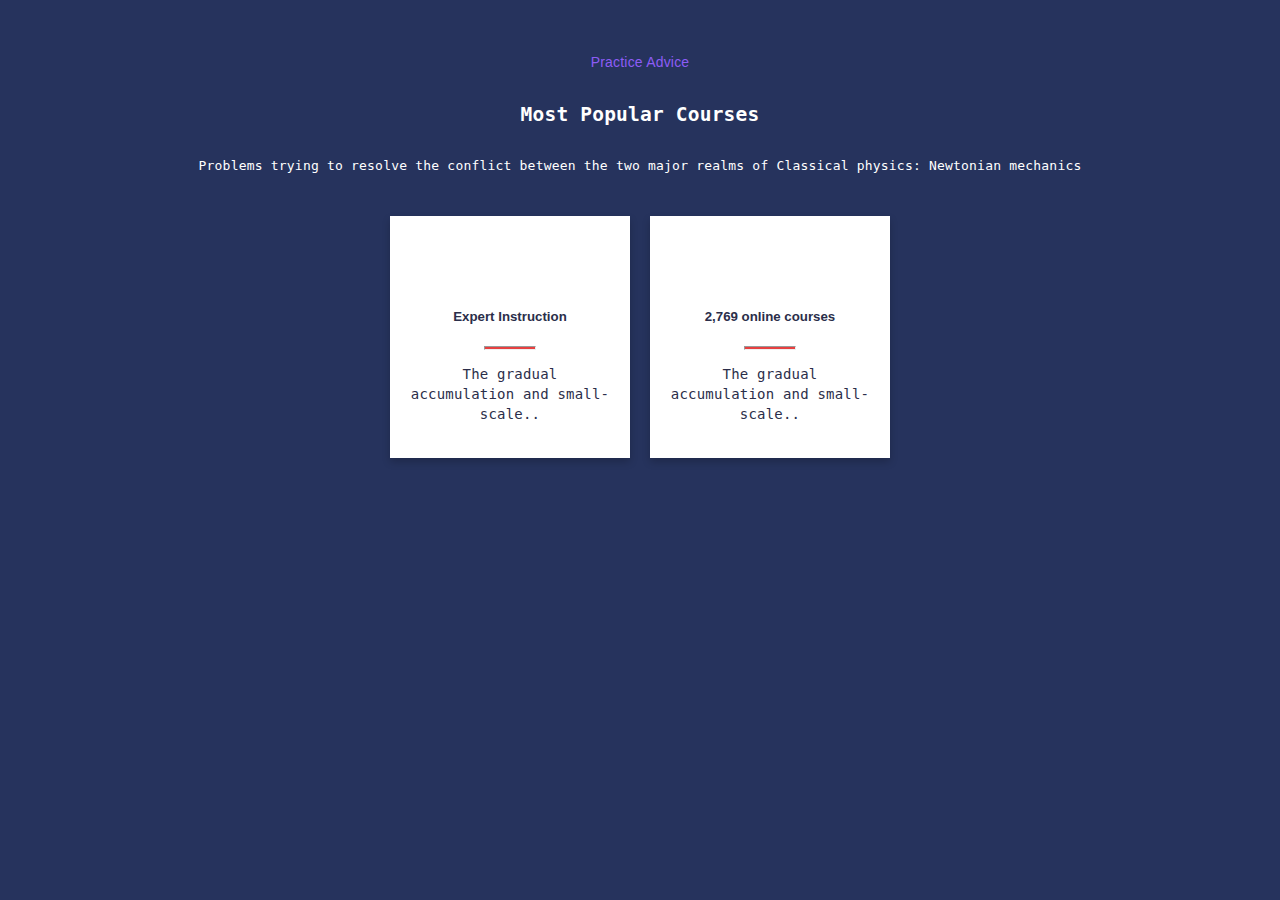
==== pagina1.html @ 9dc8b04e "Segundo commit del Proyecto" ====
<!DOCTYPE html>
<html lang="es">
<head>
    <meta charset="UTF-8">
    <meta name="viewport" content="width=device-width, initial-scale=1.0">
    <title>Most Popular Courses</title>
    <link rel="stylesheet" href="styles/styles1.css">
</head>
<body>
    <div class="container">
        <header>
            <h6 class="practice-advice">Practice Advice</h6>
            <h2 class="most-popular">Most Popular Courses</h2>
            <p class="paragraph">Problems trying to resolve the conflict between the two major realms of Classical physics: Newtonian mechanics</p>
        </header>
        <div class="courses">
            <div class="course">
                <div class="icon expert-instruction"></div>
                <h5>Expert Instruction</h5>
                <hr>
                <p class="paragraph-description">The gradual accumulation and small-scale..</p>
            </div>
            <div class="course">
                <div class="icon online-courses"></div>
                <h5>2,769 online courses</h5>
                <hr>
                <p class="paragraph-description">The gradual accumulation and small-scale..</p>
            </div>
        </div>
    </div>
</body>
</html>
---- styles/styles1.css ----
body {
    margin: 0;
    font-family: Arial, sans-serif;
    background-color: #26335D;
    color: #ffffff;
}

.container {
    text-align: center;
    padding: 50px;
}

header {
    margin-bottom: 40px;
}

.practice-advice {
    color: #8D5CF6;
    font-size: 14px;
    font-weight: 400;
    line-height: 24px;
    letter-spacing: 0.2px;
    align-items: center;
    margin: 0;
}

.most-popular{
    font-family: monospace;
    font-weight: 700;
    size: 40px;
    line-height: 50px;
    letter-spacing: 0.2px;
    align-items: center;
}

.paragraph {
   font-family: monospace;
   font-weight: 400;
   size: 14px;
   line-height: 20px;
   letter-spacing: 0.2px;
   align-items: center;
}

.courses {
    display: flex;
    justify-content: center;
    gap: 20px;
}

.course {
    background-color: #ffffff;
    color: #2b2e4a;
    padding: 20px;
    width: 200px;
    text-align: center;
    box-shadow: 0 4px 8px rgba(0, 0, 0, 0.2);
}

.h5{
    font-family: monospace;
    font-size: 16px;
    font-weight: 700;
    line-height: 24px;
    letter-spacing: 0.1px;
    align-items: center;
}

hr{
    width: 50px;
    height: 2px;
    background: #E74040;
}

.paragraph-description{
    font-family: monospace;
    font-weight: 400;
    font-size: 14px;
    line-height: 20px;
    letter-spacing: 0.2px;
    align-items: center;
}

.course .icon {
    height: 50px;
    margin-bottom: 20px;
}

.expert-instruction {
    background-image: url('expert-instruction-icon.png'); /* Asegúrate de tener el icono */
    background-size: contain;
    background-repeat: no-repeat;
    margin: 0 auto;
}

.online-courses {
    background-image: url('online-courses-icon.png'); /* Asegúrate de tener el icono */
    background-size: contain;
    background-repeat: no-repeat;
    margin: 0 auto;
}
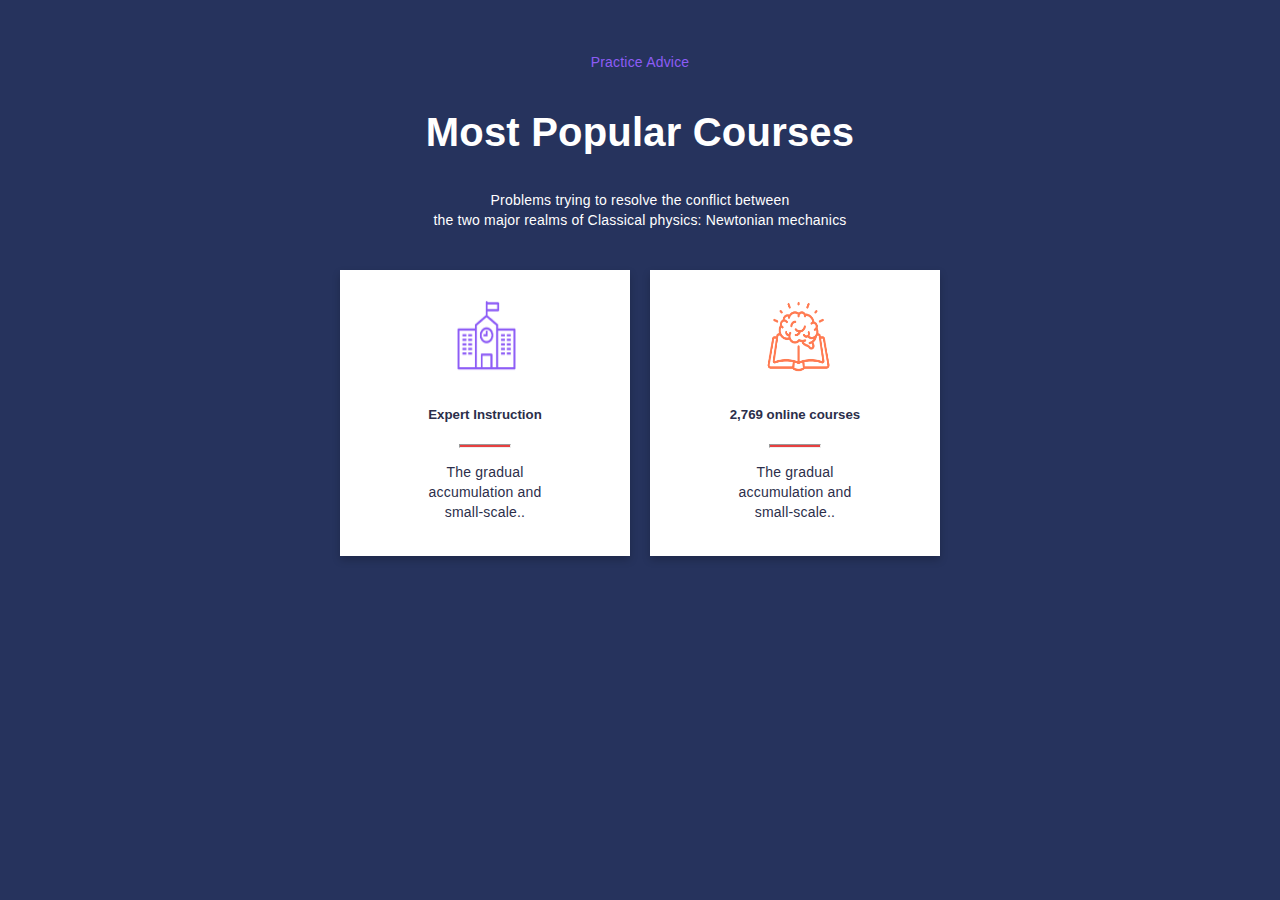
==== commit 5c9d1e2c: "Quinto commit del Proyecto" ====
--- a/pagina1.html
+++ b/pagina1.html
@@ -11,20 +11,24 @@
         <header>
             <h6 class="practice-advice">Practice Advice</h6>
             <h2 class="most-popular">Most Popular Courses</h2>
-            <p class="paragraph">Problems trying to resolve the conflict between the two major realms of Classical physics: Newtonian mechanics</p>
+            <p class="paragraph">Problems trying to resolve the conflict between <br> the two major realms of Classical physics: Newtonian mechanics</p>
         </header>
         <div class="courses">
             <div class="course">
-                <div class="icon expert-instruction"></div>
+                <div>
+                    <img src="images/school.png" alt="School">
+                </div>
                 <h5>Expert Instruction</h5>
                 <hr>
-                <p class="paragraph-description">The gradual accumulation and small-scale..</p>
+                <p class="paragraph-description">The gradual<br> accumulation and<br> small-scale..</p>
             </div>
             <div class="course">
-                <div class="icon online-courses"></div>
+                <div>
+                    <img src="images/book.png" alt="Book">
+                </div>
                 <h5>2,769 online courses</h5>
                 <hr>
-                <p class="paragraph-description">The gradual accumulation and small-scale..</p>
+                <p class="paragraph-description">The gradual<br>accumulation and<br> small-scale..</p>
             </div>
         </div>
     </div>
--- a/styles/styles1.css
+++ b/styles/styles1.css
@@ -1,6 +1,6 @@
 body {
     margin: 0;
-    font-family: Arial, sans-serif;
+    font-family: 'Montserrat', sans-serif;
     background-color: #26335D;
     color: #ffffff;
 }
@@ -25,18 +25,16 @@
 }
 
 .most-popular{
-    font-family: monospace;
     font-weight: 700;
-    size: 40px;
+    font-size: 40px;
     line-height: 50px;
     letter-spacing: 0.2px;
     align-items: center;
 }
 
 .paragraph {
-   font-family: monospace;
    font-weight: 400;
-   size: 14px;
+   font-size: 14px;
    line-height: 20px;
    letter-spacing: 0.2px;
    align-items: center;
@@ -52,13 +50,12 @@
     background-color: #ffffff;
     color: #2b2e4a;
     padding: 20px;
-    width: 200px;
+    width: 250px;
     text-align: center;
     box-shadow: 0 4px 8px rgba(0, 0, 0, 0.2);
 }
 
 .h5{
-    font-family: monospace;
     font-size: 16px;
     font-weight: 700;
     line-height: 24px;
@@ -73,7 +70,6 @@
 }
 
 .paragraph-description{
-    font-family: monospace;
     font-weight: 400;
     font-size: 14px;
     line-height: 20px;
@@ -81,21 +77,7 @@
     align-items: center;
 }
 
-.course .icon {
-    height: 50px;
-    margin-bottom: 20px;
-}
-
-.expert-instruction {
-    background-image: url('expert-instruction-icon.png'); /* Asegúrate de tener el icono */
-    background-size: contain;
-    background-repeat: no-repeat;
-    margin: 0 auto;
-}
-
-.online-courses {
-    background-image: url('online-courses-icon.png'); /* Asegúrate de tener el icono */
-    background-size: contain;
-    background-repeat: no-repeat;
-    margin: 0 auto;
-}
+.course img{
+    width: 90px;
+    height: 90px;
+}